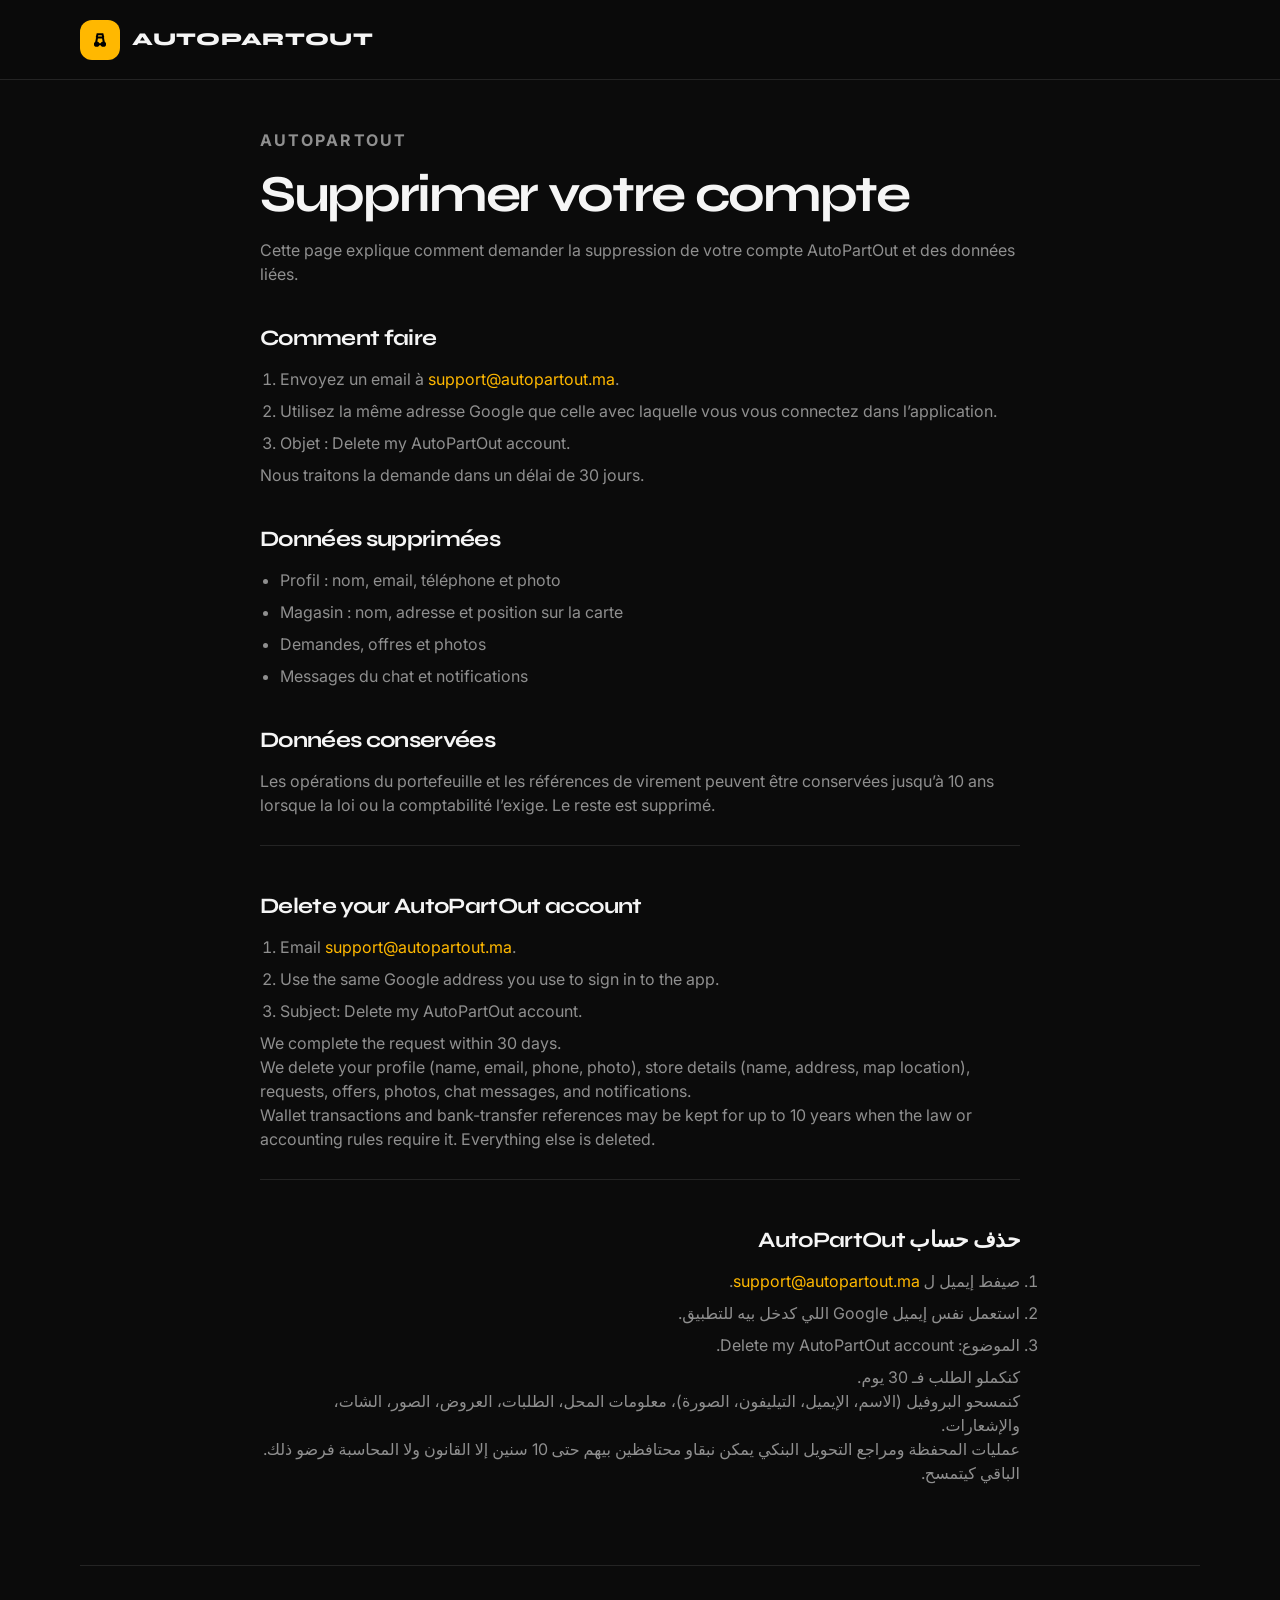
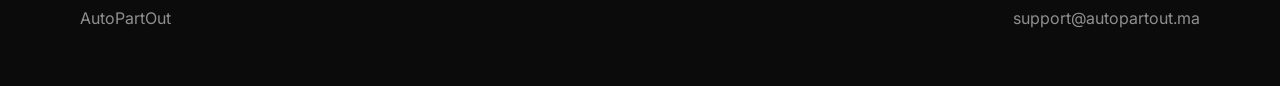
==== delete-account/index.html @ 357ef988 "Add a public page where users can request AutoPartOut account deletion. Co-authored-by: Cursor <curs" ====
<!DOCTYPE html>
<html lang="fr" data-theme="dark">
  <head>
    <meta charset="UTF-8" />
    <meta name="viewport" content="width=device-width, initial-scale=1" />
    <title>Supprimer votre compte AutoPartOut</title>
    <meta
      name="description"
      content="Comment demander la suppression de votre compte AutoPartOut et des données associées."
    />
    <link rel="canonical" href="https://autopartout.ma/delete-account/" />
    <link rel="preconnect" href="https://fonts.googleapis.com" />
    <link rel="preconnect" href="https://fonts.gstatic.com" crossorigin />
    <link
      href="https://fonts.googleapis.com/css2?family=Inter:wght@400;500;600;700&family=Syne:wght@700;800&family=Tajawal:wght@400;500;700;800&display=swap"
      rel="stylesheet"
    />
    <link rel="stylesheet" href="../styles.css?v=10" />
  </head>
  <body>
    <header class="nav">
      <div class="wrap nav-inner">
        <a class="brand" href="../">
          <span class="logo" aria-hidden="true">
            <svg width="20" height="20" viewBox="0 0 24 24" fill="none" stroke="currentColor" stroke-width="2.4">
              <path d="M5 17h14M7 17l1.5-8h7L17 17M8 9l1-4h6l1 4" />
              <circle cx="8" cy="17" r="2" />
              <circle cx="16" cy="17" r="2" />
            </svg>
          </span>
          AutoPartOut
        </a>
      </div>
    </header>

    <main class="wrap legal">
      <section class="lang-block" lang="fr">
        <p class="eyebrow">AutoPartOut</p>
        <h1>Supprimer votre compte</h1>
        <p>
          Cette page explique comment demander la suppression de votre compte AutoPartOut
          et des données liées.
        </p>
        <h2>Comment faire</h2>
        <ol>
          <li>
            Envoyez un email à
            <a href="mailto:support@autopartout.ma?subject=Delete%20my%20AutoPartOut%20account">support@autopartout.ma</a>.
          </li>
          <li>Utilisez la même adresse Google que celle avec laquelle vous vous connectez dans l’application.</li>
          <li>Objet : Delete my AutoPartOut account.</li>
        </ol>
        <p>Nous traitons la demande dans un délai de 30 jours.</p>
        <h2>Données supprimées</h2>
        <ul>
          <li>Profil : nom, email, téléphone et photo</li>
          <li>Magasin : nom, adresse et position sur la carte</li>
          <li>Demandes, offres et photos</li>
          <li>Messages du chat et notifications</li>
        </ul>
        <h2>Données conservées</h2>
        <p>
          Les opérations du portefeuille et les références de virement peuvent être
          conservées jusqu’à 10 ans lorsque la loi ou la comptabilité l’exige.
          Le reste est supprimé.
        </p>
      </section>

      <section class="lang-block" lang="en">
        <h2>Delete your AutoPartOut account</h2>
        <ol>
          <li>
            Email
            <a href="mailto:support@autopartout.ma?subject=Delete%20my%20AutoPartOut%20account">support@autopartout.ma</a>.
          </li>
          <li>Use the same Google address you use to sign in to the app.</li>
          <li>Subject: Delete my AutoPartOut account.</li>
        </ol>
        <p>We complete the request within 30 days.</p>
        <p>
          We delete your profile (name, email, phone, photo), store details (name, address,
          map location), requests, offers, photos, chat messages, and notifications.
        </p>
        <p>
          Wallet transactions and bank-transfer references may be kept for up to 10 years
          when the law or accounting rules require it. Everything else is deleted.
        </p>
      </section>

      <section class="lang-block" lang="ar" dir="rtl">
        <h2>حذف حساب AutoPartOut</h2>
        <ol>
          <li>
            صيفط إيميل ل
            <a href="mailto:support@autopartout.ma?subject=Delete%20my%20AutoPartOut%20account">support@autopartout.ma</a>.
          </li>
          <li>استعمل نفس إيميل Google اللي كدخل بيه للتطبيق.</li>
          <li>الموضوع: Delete my AutoPartOut account.</li>
        </ol>
        <p>كنكملو الطلب فـ 30 يوم.</p>
        <p>
          كنمسحو البروفيل (الاسم، الإيميل، التيليفون، الصورة)، معلومات المحل،
          الطلبات، العروض، الصور، الشات، والإشعارات.
        </p>
        <p>
          عمليات المحفظة ومراجع التحويل البنكي يمكن نبقاو محتافظين بيهم حتى 10 سنين
          إلا القانون ولا المحاسبة فرضو ذلك. الباقي كيتمسح.
        </p>
      </section>
    </main>

    <footer class="wrap footer">
      <a href="../">AutoPartOut</a>
      <a href="mailto:support@autopartout.ma">support@autopartout.ma</a>
    </footer>
  </body>
</html>
---- styles.css ----
:root {
  --yellow: #ffb800;
  --yellow-soft: #3d3100;
  --splash: #2a1a00;
  --text: #f5f5f5;
  --muted: #8f8f8f;
  --bg: #0b0b0b;
  --surface: #161616;
  --border: #242424;
  --card: #111111;
  --icon: #bdbdbd;
  --shadow: 0 30px 80px rgba(0, 0, 0, 0.45);
  --radius: 20px;
  --radius-lg: 28px;
  --nav: 80px;
  --grid: rgba(255, 255, 255, 0.035);
}

html[data-theme='light'] {
  --yellow-soft: #ffe9b0;
  --splash: #ffe1a3;
  --text: #1a160f;
  --muted: #6f675c;
  --bg: #f7f1e6;
  --surface: #efe6d4;
  --border: #e4d8c2;
  --card: #fffcf6;
  --icon: #6f675c;
  --shadow: 0 24px 60px rgba(70, 50, 10, 0.12);
  --grid: rgba(90, 60, 0, 0.07);
}

* {
  box-sizing: border-box;
  margin: 0;
  padding: 0;
}

html {
  scroll-behavior: smooth;
  scroll-padding-top: 96px;
  -webkit-text-size-adjust: 100%;
}

body {
  font-family: Inter, ui-sans-serif, system-ui, sans-serif;
  background: var(--bg);
  color: var(--text);
  font-size: 16px;
  line-height: 1.5;
  overflow-x: hidden;
}

img {
  max-width: 100%;
}

a {
  color: inherit;
  text-decoration: none;
}

button,
.btn {
  font-family: inherit;
}

.wrap {
  width: min(1120px, calc(100% - 48px));
  margin: 0 auto;
}

.nav {
  position: sticky;
  top: 0;
  z-index: 40;
  height: var(--nav);
  background: color-mix(in srgb, var(--bg) 78%, transparent);
  backdrop-filter: blur(18px);
  border-bottom: 1px solid var(--border);
}

.nav-inner {
  height: 100%;
  display: flex;
  align-items: center;
  justify-content: space-between;
  gap: 16px;
}

.brand {
  display: flex;
  align-items: center;
  gap: 12px;
  font-family: Syne, Inter, sans-serif;
  font-weight: 800;
  font-size: 18px;
  letter-spacing: 0.04em;
  text-transform: uppercase;
}

.logo {
  width: 40px;
  height: 40px;
  border-radius: 12px;
  background: var(--yellow);
  display: grid;
  place-items: center;
  color: #000;
}

.nav-links {
  display: flex;
  align-items: center;
  gap: 28px;
  color: var(--muted);
  font-size: 14px;
  font-weight: 600;
}

.nav-links a:hover,
.nav-links a:focus-visible {
  color: var(--text);
}

.nav-actions {
  display: flex;
  align-items: center;
  gap: 8px;
}

.icon-btn,
.lang-btn {
  width: 40px;
  height: 40px;
  border: 0;
  border-radius: 20px;
  background: var(--surface);
  color: var(--text);
  display: grid;
  place-items: center;
  cursor: pointer;
}

.lang {
  position: relative;
}

.lang-menu {
  display: none;
  position: absolute;
  inset-inline-end: 0;
  top: calc(100% + 8px);
  min-width: 140px;
  background: var(--card);
  border: 1px solid var(--border);
  border-radius: 14px;
  box-shadow: var(--shadow);
  overflow: hidden;
}

.lang.open .lang-menu {
  display: block;
}

.lang-menu button {
  width: 100%;
  border: 0;
  background: transparent;
  color: var(--text);
  text-align: start;
  padding: 12px 16px;
  font-size: 16px;
  font-weight: 600;
  cursor: pointer;
}

#langMenu button[data-lang='ar'] {
  font-family: Tajawal, Inter, sans-serif;
}

.lang-menu button:hover,
.lang-menu button[aria-current='true'] {
  background: var(--yellow-soft);
}

.menu-btn {
  display: none;
}

.btn {
  display: inline-flex;
  align-items: center;
  justify-content: center;
  gap: 8px;
  height: 48px;
  padding: 0 20px;
  border-radius: 999px;
  border: 0;
  font-size: 15px;
  font-weight: 700;
  cursor: pointer;
}

.btn-primary {
  background: var(--yellow);
  color: #000;
}

.btn-primary:hover {
  filter: brightness(0.96);
}

.btn-ghost {
  background: transparent;
  color: var(--text);
  border: 1px solid var(--border);
}

.btn-lg {
  height: 56px;
  padding: 0 24px;
}

.hero {
  position: relative;
  padding: 56px 0 40px;
  overflow: hidden;
  min-height: calc(100vh - var(--nav));
  background:
    radial-gradient(circle at 78% 8%, rgba(255, 184, 0, 0.18) 0%, transparent 38%),
    var(--bg);
}

.hero::before {
  content: '';
  position: absolute;
  inset: 0;
  background-image:
    linear-gradient(var(--grid) 1px, transparent 1px),
    linear-gradient(90deg, var(--grid) 1px, transparent 1px);
  background-size: 64px 64px;
  mask-image: radial-gradient(ellipse at center, #000 20%, transparent 78%);
  pointer-events: none;
}

.hero-grid {
  position: relative;
  display: grid;
  grid-template-columns: minmax(0, 1.05fr) minmax(280px, 0.9fr);
  gap: 28px;
  align-items: center;
}

.kicker {
  display: inline-flex;
  align-items: center;
  gap: 8px;
  background: transparent;
  border: 1px solid color-mix(in srgb, var(--yellow) 45%, var(--border));
  color: var(--text);
  border-radius: 999px;
  padding: 8px 14px 8px 10px;
  font-size: 15px;
  font-weight: 700;
  margin-bottom: 26px;
}

.kicker-dot {
  width: 8px;
  height: 8px;
  border-radius: 50%;
  background: var(--yellow);
}

h1 {
  font-family: Syne, Inter, sans-serif;
  font-size: clamp(40px, 5.6vw, 80px);
  line-height: 0.94;
  letter-spacing: -0.055em;
  margin-bottom: 20px;
}

h1 span {
  display: block;
}

h1 .accent {
  color: var(--yellow);
}

.lead {
  font-size: 18px;
  color: var(--muted);
  max-width: 560px;
  margin-bottom: 28px;
}

.hero-actions {
  display: flex;
  flex-wrap: wrap;
  gap: 10px;
  margin-bottom: 8px;
}

.store-btns {
  display: flex;
  flex-wrap: wrap;
  gap: 12px;
}

.store-btn {
  display: inline-flex;
  align-items: center;
  gap: 12px;
  min-width: 196px;
  height: 56px;
  padding: 10px 18px 10px 14px;
  border-radius: 16px;
  background: #000;
  color: #fff;
  border: 1px solid rgba(255, 255, 255, 0.08);
}

html[data-theme='light'] .store-btn {
  border-color: #111;
}

.store-btn:hover {
  filter: brightness(1.12);
}

.store-logo {
  width: 32px;
  height: 32px;
  flex: 0 0 32px;
}

.store-btn small {
  display: block;
  font-size: 13px;
  font-weight: 500;
  opacity: 0.8;
  line-height: 1.2;
}

.store-btn strong {
  display: block;
  font-size: 18px;
  font-weight: 700;
  letter-spacing: -0.03em;
  line-height: 1.2;
}

.stats {
  display: flex;
  gap: 28px;
  margin-top: 24px;
  flex-wrap: wrap;
}

.stats strong {
  display: block;
  font-family: Syne, Inter, sans-serif;
  font-size: 32px;
  letter-spacing: -0.04em;
}

.stats .stat-label {
  color: var(--muted);
  font-size: 15px;
  font-weight: 600;
}

.stats .stat-accent {
  color: var(--yellow);
}

.stats [dir='ltr'] {
  unicode-bidi: isolate;
  direction: ltr;
}

.phones {
  position: relative;
  min-height: 560px;
  min-width: 0;
  display: flex;
  align-items: center;
  justify-content: center;
}

.phone {
  width: 240px;
  height: 510px;
  border-radius: 32px;
  background: #111;
  padding: 10px;
  box-shadow: var(--shadow);
  position: relative;
  flex: 0 0 auto;
}

.phone-a {
  transform: rotate(-7deg) translate(18px, -8px);
  z-index: 1;
}

.phone-b {
  transform: rotate(6deg) translate(-8px, 28px);
  z-index: 2;
}

.phone-screen {
  height: 100%;
  background: #fff;
  color: #111;
  border-radius: 34px;
  overflow: hidden;
  display: flex;
  flex-direction: column;
}

.phone-status {
  height: 18px;
  display: flex;
  justify-content: center;
  align-items: center;
  padding-top: 8px;
}

.notch {
  width: 72px;
  height: 8px;
  border-radius: 8px;
  background: #111;
}

.phone-head {
  display: flex;
  align-items: center;
  justify-content: space-between;
  padding: 8px 16px 12px;
  border-bottom: 1px solid #eee;
  font-weight: 700;
  gap: 8px;
}

.back-dot,
.head-spacer {
  width: 28px;
  height: 28px;
  border-radius: 14px;
  background: #f5f5f5;
  flex: 0 0 28px;
}

.head-spacer {
  background: transparent;
}

.search {
  margin: 14px 16px 0;
  background: #f5f5f5;
  border-radius: 12px;
  color: #666;
  font-size: 15px;
  padding: 12px 14px;
}

.mini-card {
  margin: 12px 16px 0;
  background: #fff;
  border: 1px solid #eee;
  border-radius: 16px;
  padding: 12px;
}

.mini-card strong {
  display: block;
  font-size: 14px;
}

.mini-card span {
  color: #666;
  font-size: 12px;
}

.pill {
  display: inline-flex;
  margin-top: 8px;
  background: #fff9e6;
  color: #000;
  font-size: 11px;
  font-weight: 700;
  border-radius: 8px;
  padding: 4px 8px;
}

.price {
  margin-top: 8px;
  font-weight: 800;
  font-size: 14px;
}

.grid-2 {
  display: grid;
  grid-template-columns: 1fr 1fr;
  gap: 8px;
  padding: 16px;
}

.cat {
  min-height: 108px;
  border: 2px solid #eee;
  border-radius: 16px;
  display: flex;
  flex-direction: column;
  align-items: center;
  justify-content: center;
  gap: 8px;
  font-size: 13px;
  font-weight: 700;
}

.cat.on {
  border-color: var(--yellow);
  background: #fff9e6;
}

.icon-circle {
  width: 42px;
  height: 42px;
  border-radius: 21px;
  background: #f5f5f5;
  display: grid;
  place-items: center;
}

.cat.on .icon-circle {
  background: var(--yellow);
  color: #000;
}

.continue {
  margin: auto 16px 18px;
  height: 56px;
  border-radius: 14px;
  background: var(--yellow);
  color: #000;
  display: flex;
  align-items: center;
  justify-content: center;
  font-weight: 800;
}

.tabbar {
  margin-top: auto;
  height: 64px;
  border-top: 1px solid #eee;
  display: grid;
  grid-template-columns: 1fr 1fr 1fr;
  align-items: end;
  padding: 0 8px 10px;
  font-size: 10px;
  font-weight: 700;
  color: #9a9a9a;
  text-align: center;
}

.tabbar .mid {
  width: 46px;
  height: 46px;
  margin: -18px auto 4px;
  border-radius: 23px;
  background: var(--yellow);
  color: #000;
  display: grid;
  place-items: center;
  font-size: 22px;
}

.tabbar .on {
  color: var(--yellow);
}

.ticker {
  overflow: hidden;
  border-top: 1px solid var(--border);
  border-bottom: 1px solid var(--border);
  padding: 14px 0;
  color: var(--muted);
  font-size: 14px;
  font-weight: 600;
}

.ticker-track {
  display: flex;
  gap: 36px;
  width: max-content;
  animation: ticker 28s linear infinite;
}

.ticker-track span::before {
  content: '•';
  color: var(--yellow);
  margin-right: 36px;
}

@keyframes ticker {
  from {
    transform: translateX(0);
  }
  to {
    transform: translateX(-50%);
  }
}

.section {
  padding: 88px 0;
}

.eyebrow {
  color: var(--yellow);
  font-size: 15px;
  font-weight: 700;
  letter-spacing: 0.14em;
  text-transform: uppercase;
  margin-bottom: 14px;
}

.section h2 {
  font-family: Syne, Inter, sans-serif;
  font-size: clamp(32px, 4.6vw, 56px);
  letter-spacing: -0.045em;
  line-height: 1.05;
  margin-bottom: 14px;
}

.section-lead {
  color: var(--muted);
  max-width: 620px;
  margin-bottom: 36px;
  font-size: 17px;
}

.steps,
.vehicles,
.features {
  display: grid;
  gap: 20px;
}

.steps {
  grid-template-columns: repeat(4, 1fr);
}

.step,
.feature,
.role,
.vehicle,
.faq-item {
  background: var(--card);
  border: 1px solid var(--border);
  border-radius: var(--radius);
  padding: 24px;
}

.step-num {
  font-family: Syne, Inter, sans-serif;
  font-size: 46px;
  line-height: 1;
  color: var(--yellow);
  margin-bottom: 22px;
  letter-spacing: -0.06em;
}

.step h3,
.feature h3,
.role h3,
.vehicle h3 {
  font-size: 21px;
  margin-bottom: 8px;
  letter-spacing: -0.03em;
}

.step p,
.feature p,
.role p {
  color: var(--muted);
  font-size: 15px;
}

.vehicles {
  grid-template-columns: repeat(4, 1fr);
}

.vehicle {
  text-align: center;
  min-height: 160px;
  display: flex;
  flex-direction: column;
  align-items: center;
  justify-content: center;
  gap: 12px;
}

.vehicle .icon-circle {
  width: 64px;
  height: 64px;
  border-radius: 32px;
  background: var(--yellow);
  color: #000;
}

.roles {
  display: grid;
  grid-template-columns: 1fr 1fr;
  gap: 20px;
}

.role {
  padding: 32px;
  min-height: 0;
}

.role-tag {
  color: var(--yellow);
  font-size: 12px;
  font-weight: 700;
  letter-spacing: 0.12em;
  text-transform: uppercase;
  margin-bottom: 12px;
}

.role h3 {
  font-family: Syne, Inter, sans-serif;
  font-size: clamp(28px, 3vw, 36px);
}

.role ul {
  margin-inline-start: 18px;
  margin-top: 18px;
  color: var(--muted);
  font-size: 15px;
}

.features {
  grid-template-columns: repeat(3, 1fr);
}

.faq-item + .faq-item {
  margin-top: 10px;
}

.faq-item button {
  width: 100%;
  background: transparent;
  border: 0;
  color: var(--text);
  font-size: 17px;
  font-weight: 700;
  text-align: start;
  cursor: pointer;
  display: flex;
  justify-content: space-between;
  gap: 12px;
}

.faq-item p {
  display: none;
  color: var(--muted);
  margin-top: 12px;
  font-size: 15px;
}

.faq-item.open p {
  display: block;
}

.cta-band {
  background: var(--yellow);
  color: #000;
  border-radius: 28px;
  padding: 40px;
  display: flex;
  justify-content: space-between;
  align-items: center;
  gap: 24px;
}

.cta-band h2 {
  font-family: Syne, Inter, sans-serif;
  margin: 0 0 8px;
  color: #000;
}

.cta-band p {
  margin: 0;
  max-width: 520px;
}

.cta-band .store-btns {
  flex-shrink: 0;
}

.footer {
  padding: 40px 0 56px;
  color: var(--muted);
  font-size: 16px;
  display: flex;
  justify-content: space-between;
  gap: 16px;
  flex-wrap: wrap;
  border-top: 1px solid var(--border);
}

.legal {
  padding: 48px 0 80px;
  max-width: 760px;
}

.legal h1 {
  font-family: Syne, Inter, sans-serif;
  font-size: clamp(32px, 4.6vw, 52px);
  letter-spacing: -0.045em;
  line-height: 1.08;
  margin: 10px 0 16px;
}

.legal h2 {
  font-family: Syne, Inter, sans-serif;
  font-size: 22px;
  letter-spacing: -0.03em;
  margin: 36px 0 12px;
}

.legal p,
.legal li {
  color: var(--muted);
  font-size: 16px;
}

.legal ol,
.legal ul {
  margin: 0 0 8px 1.25em;
}

.legal li + li {
  margin-top: 8px;
}

.legal a {
  color: var(--yellow);
}

.legal .lang-block + .lang-block {
  margin-top: 28px;
  padding-top: 8px;
  border-top: 1px solid var(--border);
}

.mobile-drawer {
  display: none;
}

@media (min-width: 1101px) {
  h1 span {
    white-space: nowrap;
  }
}

@media (max-width: 1100px) {
  .hero {
    min-height: 0;
    padding: 40px 0 32px;
  }

  .hero-grid,
  .steps,
  .vehicles,
  .features {
    grid-template-columns: 1fr 1fr;
  }

  .hero-grid {
    grid-template-columns: 1fr;
  }

  .phones {
    min-height: 0;
    justify-content: flex-start;
  }

  .phone-a {
    display: none;
  }

  .phone-b {
    transform: none;
    margin: 0;
  }

  .cta-band {
    flex-direction: column;
    align-items: flex-start;
  }
}

@media (max-width: 800px) {
  .nav {
    height: 72px;
  }

  .nav-links,
  .nav .btn {
    display: none;
  }

  .menu-btn {
    display: grid;
  }

  .steps,
  .vehicles,
  .roles,
  .features {
    grid-template-columns: 1fr;
  }

  .section {
    padding: 64px 0;
  }

  .cta-band {
    padding: 24px;
    border-radius: 20px;
  }

  .cta-band .store-btns {
    width: 100%;
  }

  .store-btn {
    width: 100%;
    min-width: 0;
  }

  .hero-actions .btn {
    flex: 1 1 160px;
  }

  .mobile-drawer.open {
    display: flex;
    flex-direction: column;
    gap: 14px;
    padding: 0 0 16px;
    font-weight: 700;
  }
}

@media (max-width: 480px) {
  .wrap {
    width: min(1120px, calc(100% - 32px));
  }

  .brand {
    font-size: 16px;
    gap: 8px;
  }

  .logo {
    width: 34px;
    height: 34px;
    border-radius: 10px;
  }

  .btn,
  .btn-lg {
    height: 48px;
    font-size: 14px;
  }

  h1,
  html[dir='rtl'] h1 {
    font-size: clamp(32px, 10vw, 42px);
    line-height: 1.12;
  }

  .lead,
  .section-lead {
    font-size: 16px;
  }

  .stats strong {
    font-size: 24px;
  }

  .phone {
    width: min(240px, 100%);
    height: 500px;
  }

  .footer {
    flex-direction: column;
  }
}

html[dir='rtl'] body {
  font-family: Tajawal, Inter, ui-sans-serif, sans-serif;
}

html[dir='rtl'] .brand,
html[dir='rtl'] h1,
html[dir='rtl'] .section h2,
html[dir='rtl'] .stats strong:not([dir='ltr']),
html[dir='rtl'] .step-num,
html[dir='rtl'] .role h3,
html[dir='rtl'] .cta-band h2 {
  font-family: Tajawal, Syne, sans-serif;
  letter-spacing: 0;
}

html[dir='rtl'] h1 {
  font-size: clamp(34px, 5.2vw, 64px);
  line-height: 1.22;
}

html[dir='rtl'] h1 span {
  white-space: normal;
}

html[dir='rtl'] .section h2,
html[dir='rtl'] .role h3 {
  line-height: 1.25;
}

html[dir='rtl'] .eyebrow,
html[dir='rtl'] .role-tag {
  letter-spacing: 0.08em;
}

html[dir='rtl'] .store-btn {
  direction: ltr;
}

html[dir='rtl'] .ticker-track {
  animation-name: ticker-rtl;
}

@keyframes ticker-rtl {
  from {
    transform: translateX(0);
  }
  to {
    transform: translateX(50%);
  }
}

html[data-theme='light'] .nav {
  background: color-mix(in srgb, var(--bg) 88%, #fff);
}

html[data-theme='light'] .hero {
  background:
    radial-gradient(circle at 78% 8%, rgba(255, 184, 0, 0.38) 0%, transparent 44%),
    radial-gradient(circle at 8% 88%, rgba(255, 225, 163, 0.75) 0%, transparent 46%),
    var(--bg);
}

html[data-theme='light'] .kicker {
  background: var(--yellow-soft);
  border-color: color-mix(in srgb, var(--yellow) 60%, #fff);
}

html[data-theme='light'] .icon-btn,
html[data-theme='light'] .lang-btn {
  background: var(--card);
  box-shadow: 0 1px 0 rgba(90, 60, 0, 0.08);
}

html[data-theme='light'] .btn-ghost {
  background: var(--card);
  border-color: #1a160f;
}

html[data-theme='light'] .store-btn {
  border: 0;
  box-shadow: 0 12px 28px rgba(26, 22, 15, 0.18);
}

html[data-theme='light'] .phone {
  box-shadow: 0 30px 70px rgba(70, 50, 10, 0.22);
}

html[data-theme='light'] .ticker {
  background: var(--surface);
}

html[data-theme='light'] .step,
html[data-theme='light'] .feature,
html[data-theme='light'] .role,
html[data-theme='light'] .vehicle,
html[data-theme='light'] .faq-item {
  box-shadow: var(--shadow);
}

html[data-theme='light'] .cta-band {
  box-shadow: 0 24px 50px rgba(255, 184, 0, 0.28);
}
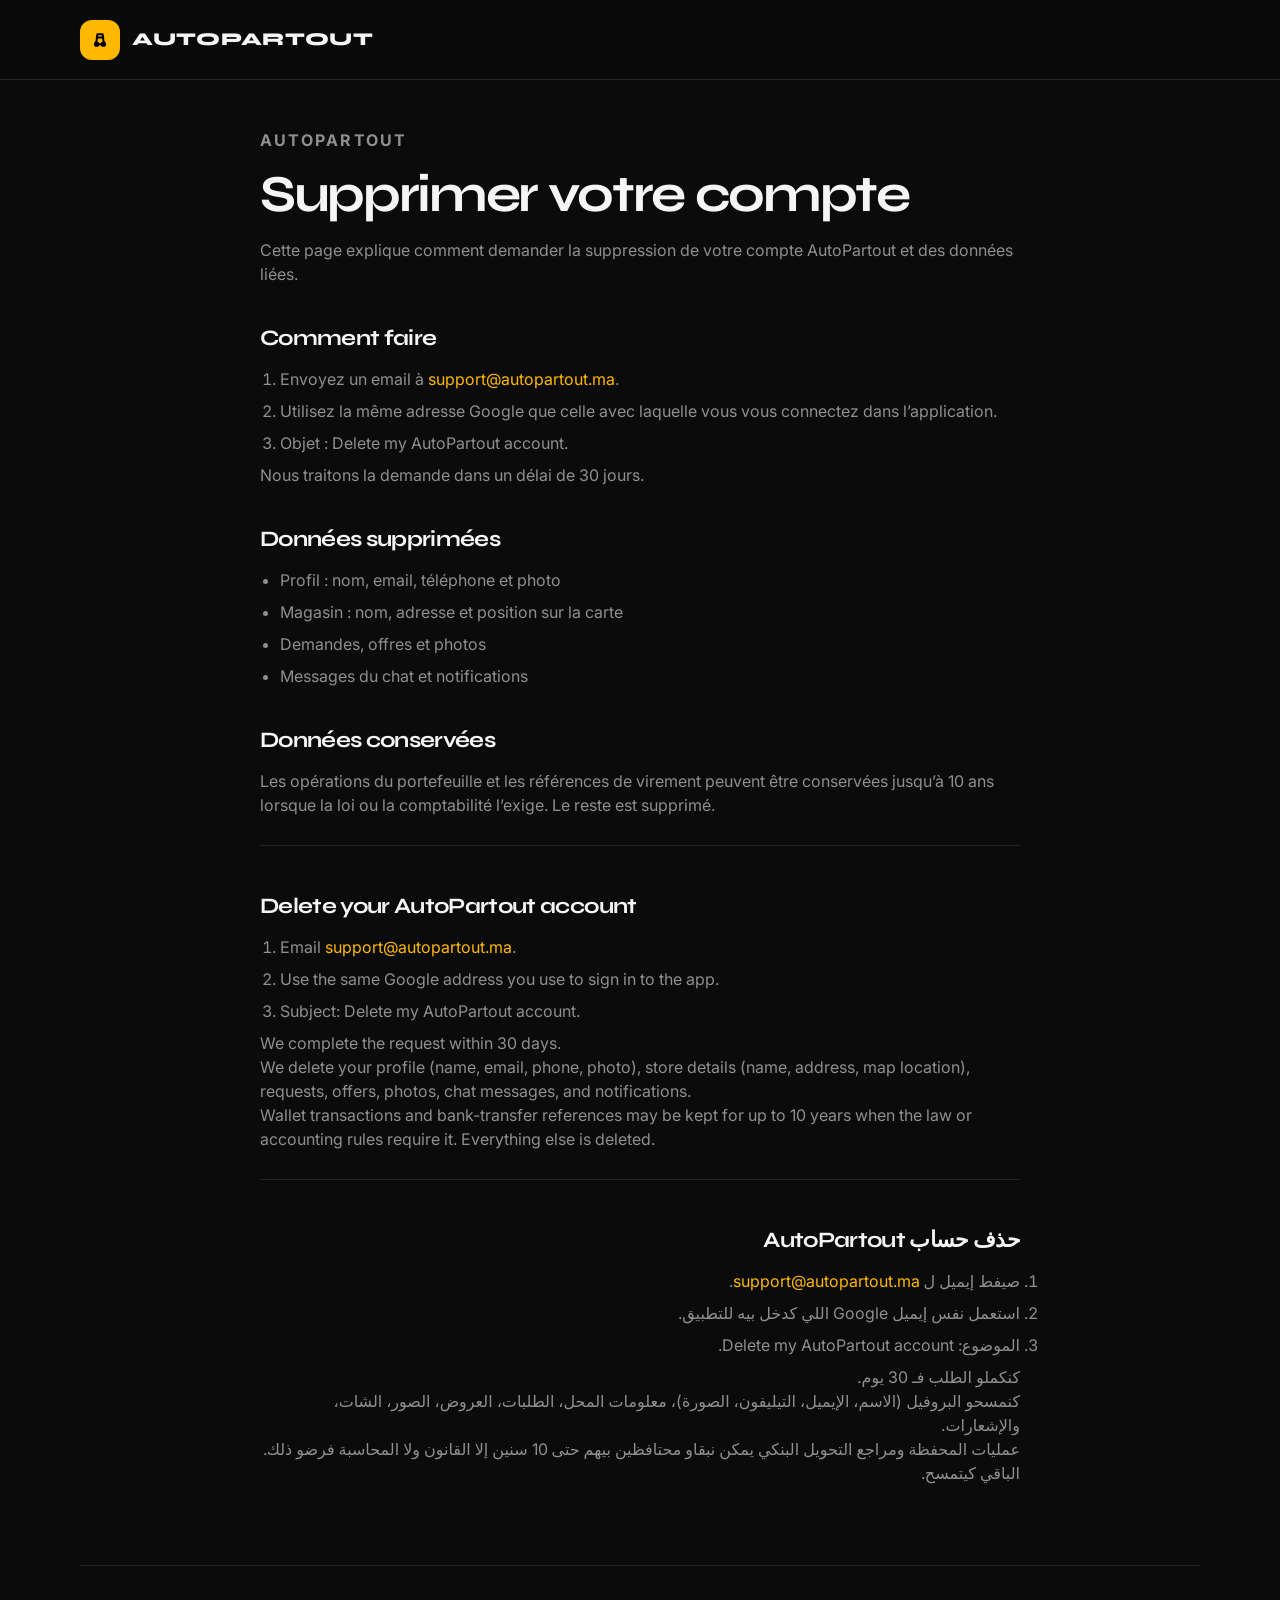
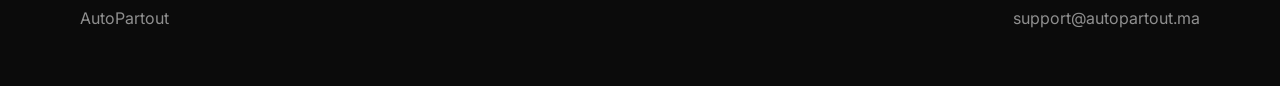
==== commit 379569d6: "Spell the brand AutoPartout. Co-authored-by: Cursor <cursoragent@cursor.com>" ====
--- a/delete-account/index.html
+++ b/delete-account/index.html
@@ -3,10 +3,10 @@
   <head>
     <meta charset="UTF-8" />
     <meta name="viewport" content="width=device-width, initial-scale=1" />
-    <title>Supprimer votre compte AutoPartOut</title>
+    <title>Supprimer votre compte AutoPartout</title>
     <meta
       name="description"
-      content="Comment demander la suppression de votre compte AutoPartOut et des données associées."
+      content="Comment demander la suppression de votre compte AutoPartout et des données associées."
     />
     <link rel="canonical" href="https://autopartout.ma/delete-account/" />
     <link rel="preconnect" href="https://fonts.googleapis.com" />
@@ -28,27 +28,27 @@
               <circle cx="16" cy="17" r="2" />
             </svg>
           </span>
-          AutoPartOut
+          AutoPartout
         </a>
       </div>
     </header>
 
     <main class="wrap legal">
       <section class="lang-block" lang="fr">
-        <p class="eyebrow">AutoPartOut</p>
+        <p class="eyebrow">AutoPartout</p>
         <h1>Supprimer votre compte</h1>
         <p>
-          Cette page explique comment demander la suppression de votre compte AutoPartOut
+          Cette page explique comment demander la suppression de votre compte AutoPartout
           et des données liées.
         </p>
         <h2>Comment faire</h2>
         <ol>
           <li>
             Envoyez un email à
-            <a href="mailto:support@autopartout.ma?subject=Delete%20my%20AutoPartOut%20account">support@autopartout.ma</a>.
+            <a href="mailto:support@autopartout.ma?subject=Delete%20my%20AutoPartout%20account">support@autopartout.ma</a>.
           </li>
           <li>Utilisez la même adresse Google que celle avec laquelle vous vous connectez dans l’application.</li>
-          <li>Objet : Delete my AutoPartOut account.</li>
+          <li>Objet : Delete my AutoPartout account.</li>
         </ol>
         <p>Nous traitons la demande dans un délai de 30 jours.</p>
         <h2>Données supprimées</h2>
@@ -67,14 +67,14 @@
       </section>
 
       <section class="lang-block" lang="en">
-        <h2>Delete your AutoPartOut account</h2>
+        <h2>Delete your AutoPartout account</h2>
         <ol>
           <li>
             Email
-            <a href="mailto:support@autopartout.ma?subject=Delete%20my%20AutoPartOut%20account">support@autopartout.ma</a>.
+            <a href="mailto:support@autopartout.ma?subject=Delete%20my%20AutoPartout%20account">support@autopartout.ma</a>.
           </li>
           <li>Use the same Google address you use to sign in to the app.</li>
-          <li>Subject: Delete my AutoPartOut account.</li>
+          <li>Subject: Delete my AutoPartout account.</li>
         </ol>
         <p>We complete the request within 30 days.</p>
         <p>
@@ -88,14 +88,14 @@
       </section>
 
       <section class="lang-block" lang="ar" dir="rtl">
-        <h2>حذف حساب AutoPartOut</h2>
+        <h2>حذف حساب AutoPartout</h2>
         <ol>
           <li>
             صيفط إيميل ل
-            <a href="mailto:support@autopartout.ma?subject=Delete%20my%20AutoPartOut%20account">support@autopartout.ma</a>.
+            <a href="mailto:support@autopartout.ma?subject=Delete%20my%20AutoPartout%20account">support@autopartout.ma</a>.
           </li>
           <li>استعمل نفس إيميل Google اللي كدخل بيه للتطبيق.</li>
-          <li>الموضوع: Delete my AutoPartOut account.</li>
+          <li>الموضوع: Delete my AutoPartout account.</li>
         </ol>
         <p>كنكملو الطلب فـ 30 يوم.</p>
         <p>
@@ -110,7 +110,7 @@
     </main>
 
     <footer class="wrap footer">
-      <a href="../">AutoPartOut</a>
+      <a href="../">AutoPartout</a>
       <a href="mailto:support@autopartout.ma">support@autopartout.ma</a>
     </footer>
   </body>
